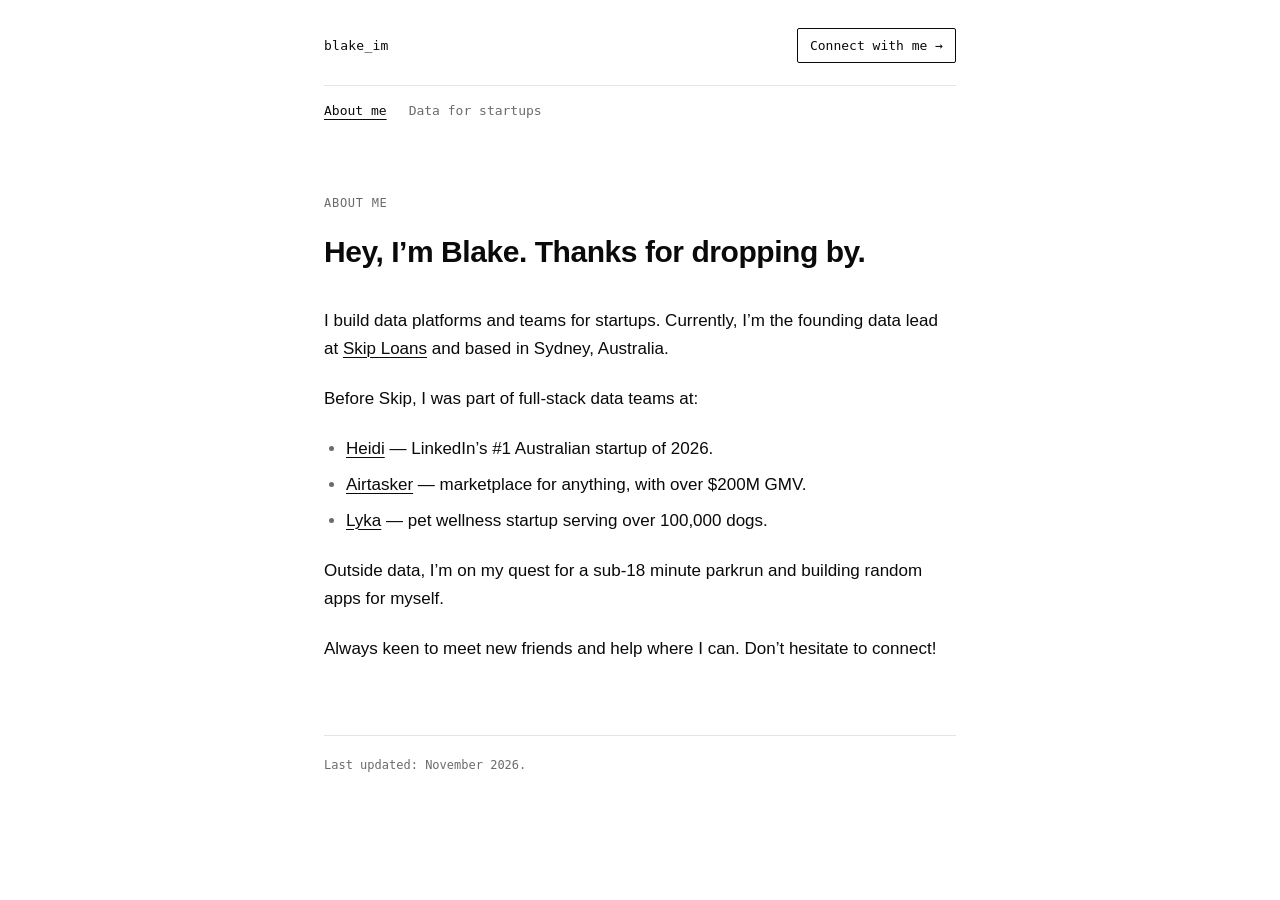
==== index.html @ 57c79f04 "Add the personal site: two static pages A static personal website with no build step, no dependencie" ====
<!doctype html>
<!--
  Static page, no build step and no scripts.
  The copy lives in <main> below — edit the text, save, refresh.
  Design lives in styles.css, shared with startups.html.
-->
<html lang="en">
<head>
<meta charset="utf-8">
<meta name="viewport" content="width=device-width, initial-scale=1">
<title>Blake Im</title>
<meta name="description" content="Blake Im — founding data lead at Skip Loans, Sydney. Data platforms and teams for startups.">
<link rel="icon" href="data:image/svg+xml,<svg xmlns='http://www.w3.org/2000/svg' viewBox='0 0 16 16'><text y='13' font-size='14'>◼</text></svg>">
<link rel="stylesheet" href="styles.css">
</head>
<body>
<div class="page">

  <header>
    <div class="bar">
      <a class="wordmark" href="index.html">blake_im</a>
      <a class="connect" href="https://www.linkedin.com/in/blake-im/" target="_blank" rel="noopener">Connect with me &rarr;</a>
    </div>
    <nav>
      <a href="index.html" aria-current="page">About me</a>
      <a href="startups.html">Data for startups</a>
    </nav>
  </header>

  <main>
    <p class="eyebrow">About me</p>

    <h1>Hey, I&rsquo;m Blake. Thanks for dropping by.</h1>

    <p>
      I build data platforms and teams for startups. Currently, I&rsquo;m the founding
      data lead at <a href="https://skiploans.com.au" target="_blank" rel="noopener">Skip Loans</a>
      and based in Sydney, Australia.
    </p>

    <p>Before Skip, I was part of full-stack data teams at:</p>

    <ul>
      <li><a href="https://heidihealth.com" target="_blank" rel="noopener">Heidi</a> &mdash; LinkedIn&rsquo;s #1 Australian startup of 2026.</li>
      <li><a href="https://airtasker.com" target="_blank" rel="noopener">Airtasker</a> &mdash; marketplace for anything, with over $200M GMV.</li>
      <li><a href="https://lyka.com.au" target="_blank" rel="noopener">Lyka</a> &mdash; pet wellness startup serving over 100,000 dogs.</li>
    </ul>

    <p>Outside data, I&rsquo;m on my quest for a sub-18 minute parkrun and building random apps for myself.</p>

    <p>Always keen to meet new friends and help where I can. Don&rsquo;t hesitate to connect!</p>

    <footer>Last updated: November 2026.</footer>
  </main>

</div>
</body>
</html>
---- styles.css ----
/*
  Shared by index.html and startups.html.
  Colours are tokens on :root, with the dark-mode set right underneath.
*/

:root {
  --bg: #ffffff;
  --text: #0a0a0a;
  --dim: #6b6b6b;
  --rule: #e4e4e4;
  --sans: -apple-system, BlinkMacSystemFont, "Segoe UI", Inter, Roboto, Helvetica, Arial, sans-serif;
  --mono: ui-monospace, SFMono-Regular, "SF Mono", "Cascadia Mono", Menlo, Consolas, monospace;
}
@media (prefers-color-scheme: dark) {
  :root {
    --bg: #0a0a0a;
    --text: #f4f4f4;
    --dim: #8f8f8f;
    --rule: #242424;
  }
}

* { box-sizing: border-box; }

html { -webkit-text-size-adjust: 100%; }

body {
  margin: 0;
  background: var(--bg);
  color: var(--text);
  font-family: var(--sans);
  font-size: 17px;
  line-height: 1.65;
  -webkit-font-smoothing: antialiased;
}

.page {
  max-width: 680px;
  margin: 0 auto;
  padding: 0 24px 120px;
}

/* ---- header ------------------------------------------------------ */

header { padding: 28px 0 0; }

.bar {
  display: flex;
  align-items: center;
  justify-content: space-between;
  gap: 16px;
}

.wordmark {
  font-family: var(--mono);
  font-size: 13px;
  letter-spacing: 0.02em;
  color: var(--text);
  text-decoration: none;
}

.connect {
  font-family: var(--mono);
  font-size: 13px;
  color: var(--text);
  text-decoration: none;
  border: 1px solid var(--text);
  border-radius: 2px;
  padding: 6px 12px;
  white-space: nowrap;
  transition: background 0.12s ease, color 0.12s ease;
}
.connect:hover,
.connect:focus-visible {
  background: var(--text);
  color: var(--bg);
}

nav {
  display: flex;
  gap: 22px;
  margin-top: 22px;
  padding-top: 14px;
  border-top: 1px solid var(--rule);
}
nav a {
  font-family: var(--mono);
  font-size: 13px;
  color: var(--dim);
  text-decoration: none;
}
nav a:hover { color: var(--text); }
nav a[aria-current="page"] {
  color: var(--text);
  text-decoration: underline;
  text-underline-offset: 4px;
}

/* ---- content ----------------------------------------------------- */

main { padding-top: 72px; }

.eyebrow {
  font-family: var(--mono);
  font-size: 12px;
  letter-spacing: 0.06em;
  text-transform: uppercase;
  color: var(--dim);
  margin: 0 0 18px;
}

h1 {
  font-size: 30px;
  line-height: 1.3;
  font-weight: 600;
  letter-spacing: -0.015em;
  margin: 0 0 36px;
}

h2 {
  font-size: 19px;
  line-height: 1.4;
  font-weight: 600;
  letter-spacing: -0.01em;
  margin: 40px 0 10px;
}

.layer-no {
  display: block;
  font-family: var(--mono);
  font-size: 12px;
  font-weight: 400;
  letter-spacing: 0.06em;
  text-transform: uppercase;
  color: var(--dim);
  margin-bottom: 4px;
}

p { margin: 0 0 22px; }

/* ---- the hierarchy of data needs --------------------------------- */
/* A left-aligned staircase, Layer 1 first: every tier starts at the same
   edge and runs further right as the maturity grows. Rectangles rather
   than trapezoids, so the text stays horizontal and full size on a phone. */

.pyramid {
  margin: 0 0 48px;
  display: flex;
  flex-direction: column;
  align-items: flex-start;
  gap: 8px;
}

.tier {
  display: flex;
  align-items: baseline;
  justify-content: flex-start;
  gap: 12px;
  width: 100%;
  padding: 15px 18px;
  border: 1px solid var(--text);
  font-size: 15px;
  line-height: 1.4;
  text-align: left;
}
.tier-1 { width: 76%; }
.tier-2 { width: 88%; }
.tier-3 { width: 100%; }

.tier-n {
  font-family: var(--mono);
  font-size: 12px;
  letter-spacing: 0.06em;
  text-transform: uppercase;
  color: var(--dim);
  white-space: nowrap;
}

ul, ol {
  margin: 0 0 22px;
  padding-left: 22px;
}
li { margin: 0 0 8px; }
li::marker { color: var(--dim); }

a {
  color: inherit;
  text-decoration: underline;
  text-underline-offset: 3px;
  text-decoration-thickness: 1px;
}
a:hover { text-decoration-thickness: 2px; }

hr {
  border: 0;
  border-top: 1px solid var(--rule);
  margin: 56px 0 36px;
}

footer {
  margin-top: 72px;
  padding-top: 20px;
  border-top: 1px solid var(--rule);
  font-family: var(--mono);
  font-size: 12px;
  color: var(--dim);
}

@media (max-width: 520px) {
  body { font-size: 16px; }
  main { padding-top: 48px; }
  h1 { font-size: 25px; }
  nav { gap: 16px; }
  /* stacking the label over the title, still flush to the left edge */
  .tier { flex-direction: column; align-items: flex-start; gap: 4px; padding: 12px 14px; }
  .tier-1 { width: 86%; }
  .tier-2 { width: 93%; }
}
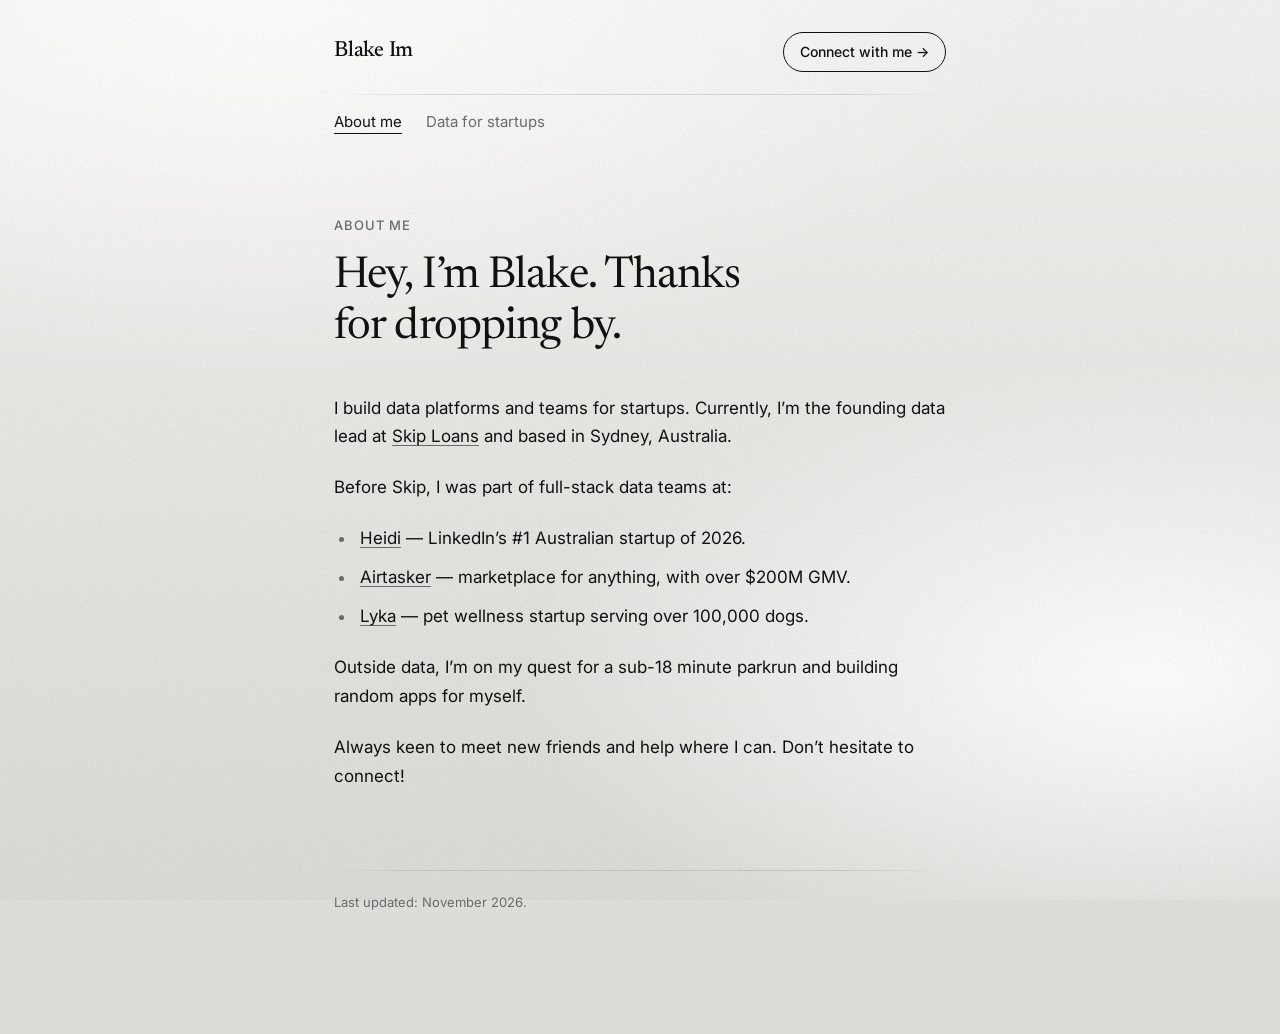
==== commit 238cd7b8: "Restyle: serif headings, Inter body, grainy gradient background Replace the monospace UI font with N" ====
--- a/index.html
+++ b/index.html
@@ -11,6 +11,9 @@
 <title>Blake Im</title>
 <meta name="description" content="Blake Im — founding data lead at Skip Loans, Sydney. Data platforms and teams for startups.">
 <link rel="icon" href="data:image/svg+xml,<svg xmlns='http://www.w3.org/2000/svg' viewBox='0 0 16 16'><text y='13' font-size='14'>◼</text></svg>">
+<link rel="preconnect" href="https://fonts.googleapis.com">
+<link rel="preconnect" href="https://fonts.gstatic.com" crossorigin>
+<link rel="stylesheet" href="https://fonts.googleapis.com/css2?family=Inter:wght@400;500;600&family=Newsreader:ital,opsz,wght@0,6..72,400;0,6..72,500;1,6..72,400&display=swap">
 <link rel="stylesheet" href="styles.css">
 </head>
 <body>
@@ -18,7 +21,7 @@
 
   <header>
     <div class="bar">
-      <a class="wordmark" href="index.html">blake_im</a>
+      <a class="wordmark" href="index.html">Blake Im</a>
       <a class="connect" href="https://www.linkedin.com/in/blake-im/" target="_blank" rel="noopener">Connect with me &rarr;</a>
     </div>
     <nav>
--- a/styles.css
+++ b/styles.css
@@ -1,48 +1,86 @@
 /*
   Shared by index.html and startups.html.
   Colours are tokens on :root, with the dark-mode set right underneath.
+  Black and white only: the texture comes from soft radial fades on <body>
+  and a fixed film-grain layer (an inline SVG noise) on body::before.
 */
 
 :root {
-  --bg: #ffffff;
-  --text: #0a0a0a;
-  --dim: #6b6b6b;
-  --rule: #e4e4e4;
-  --sans: -apple-system, BlinkMacSystemFont, "Segoe UI", Inter, Roboto, Helvetica, Arial, sans-serif;
-  --mono: ui-monospace, SFMono-Regular, "SF Mono", "Cascadia Mono", Menlo, Consolas, monospace;
+  --bg: #f4f3f1;
+  --bg-deep: #dedcd8;
+  --glow: #ffffff;
+  --text: #111111;
+  --dim: #6a6a6a;
+  --rule: rgba(17, 17, 17, 0.12);
+  --tint: rgba(17, 17, 17, 0.045);
+  --grain-opacity: 0.16;
+  --grain-blend: multiply;
+
+  --serif: "Newsreader", "Iowan Old Style", Georgia, "Times New Roman", serif;
+  --sans: "Inter", -apple-system, BlinkMacSystemFont, "Segoe UI", Roboto, Helvetica, Arial, sans-serif;
 }
 @media (prefers-color-scheme: dark) {
   :root {
-    --bg: #0a0a0a;
-    --text: #f4f4f4;
-    --dim: #8f8f8f;
-    --rule: #242424;
+    --bg: #0c0c0c;
+    --bg-deep: #000000;
+    --glow: #262626;
+    --text: #ededed;
+    --dim: #8c8c8c;
+    --rule: rgba(237, 237, 237, 0.13);
+    --tint: rgba(237, 237, 237, 0.05);
+    --grain-opacity: 0.11;
+    --grain-blend: screen;
   }
 }
 
 * { box-sizing: border-box; }
 
-html { -webkit-text-size-adjust: 100%; }
+html {
+  -webkit-text-size-adjust: 100%;
+  background: var(--bg-deep);
+}
 
 body {
+  position: relative;
   margin: 0;
-  background: var(--bg);
+  min-height: 100vh;
   color: var(--text);
   font-family: var(--sans);
   font-size: 17px;
-  line-height: 1.65;
+  line-height: 1.7;
   -webkit-font-smoothing: antialiased;
+  /* a light source top-left, a second softer one lower right, fading to the edges */
+  background:
+    radial-gradient(ellipse 90% 60% at 20% 0%, var(--glow) 0%, transparent 70%),
+    radial-gradient(ellipse 70% 50% at 90% 75%, var(--glow) 0%, transparent 70%),
+    linear-gradient(180deg, var(--bg) 0%, var(--bg-deep) 100%);
+  background-attachment: fixed;
+}
+
+/* film grain */
+body::before {
+  content: "";
+  position: fixed;
+  inset: 0;
+  z-index: 0;
+  pointer-events: none;
+  opacity: var(--grain-opacity);
+  mix-blend-mode: var(--grain-blend);
+  background-image: url("data:image/svg+xml,%3Csvg xmlns='http://www.w3.org/2000/svg' width='220' height='220'%3E%3Cfilter id='n'%3E%3CfeTurbulence type='fractalNoise' baseFrequency='0.85' numOctaves='3' stitchTiles='stitch'/%3E%3CfeColorMatrix values='0 0 0 0 0.5  0 0 0 0 0.5  0 0 0 0 0.5  0 0 0 1.6 -0.3'/%3E%3C/filter%3E%3Crect width='100%25' height='100%25' filter='url(%23n)'/%3E%3C/svg%3E");
+  background-size: 220px 220px;
 }
 
 .page {
-  max-width: 680px;
+  position: relative;
+  z-index: 1;
+  max-width: 660px;
   margin: 0 auto;
   padding: 0 24px 120px;
 }
 
 /* ---- header ------------------------------------------------------ */
 
-header { padding: 28px 0 0; }
+header { padding: 32px 0 0; }
 
 .bar {
   display: flex;
@@ -52,23 +90,24 @@
 }
 
 .wordmark {
-  font-family: var(--mono);
-  font-size: 13px;
-  letter-spacing: 0.02em;
+  font-family: var(--serif);
+  font-size: 22px;
+  font-weight: 500;
+  letter-spacing: -0.01em;
   color: var(--text);
   text-decoration: none;
 }
 
 .connect {
-  font-family: var(--mono);
-  font-size: 13px;
+  font-size: 14px;
+  font-weight: 500;
   color: var(--text);
   text-decoration: none;
   border: 1px solid var(--text);
-  border-radius: 2px;
-  padding: 6px 12px;
+  border-radius: 999px;
+  padding: 7px 16px;
   white-space: nowrap;
-  transition: background 0.12s ease, color 0.12s ease;
+  transition: background 0.15s ease, color 0.15s ease;
 }
 .connect:hover,
 .connect:focus-visible {
@@ -78,73 +117,80 @@
 
 nav {
   display: flex;
-  gap: 22px;
+  gap: 24px;
   margin-top: 22px;
   padding-top: 14px;
-  border-top: 1px solid var(--rule);
+  /* a rule that fades out at both ends */
+  border-top: 1px solid transparent;
+  border-image: linear-gradient(90deg, transparent, var(--rule) 15%, var(--rule) 85%, transparent) 1;
 }
 nav a {
-  font-family: var(--mono);
-  font-size: 13px;
+  font-size: 15px;
   color: var(--dim);
   text-decoration: none;
+  transition: color 0.15s ease;
 }
 nav a:hover { color: var(--text); }
 nav a[aria-current="page"] {
   color: var(--text);
   text-decoration: underline;
-  text-underline-offset: 4px;
+  text-decoration-thickness: 1px;
+  text-underline-offset: 6px;
 }
 
 /* ---- content ----------------------------------------------------- */
 
-main { padding-top: 72px; }
+main { padding-top: 80px; }
 
 .eyebrow {
-  font-family: var(--mono);
-  font-size: 12px;
-  letter-spacing: 0.06em;
+  font-size: 13px;
+  font-weight: 500;
+  letter-spacing: 0.08em;
   text-transform: uppercase;
   color: var(--dim);
-  margin: 0 0 18px;
+  margin: 0 0 16px;
+}
+
+h1, h2 {
+  font-family: var(--serif);
+  font-weight: 400;
+  text-wrap: balance;
 }
 
 h1 {
-  font-size: 30px;
+  font-size: 44px;
+  line-height: 1.15;
+  letter-spacing: -0.02em;
+  margin: 0 0 40px;
+}
+
+h2 {
+  font-size: 26px;
   line-height: 1.3;
-  font-weight: 600;
-  letter-spacing: -0.015em;
-  margin: 0 0 36px;
-}
-
-h2 {
-  font-size: 19px;
-  line-height: 1.4;
-  font-weight: 600;
   letter-spacing: -0.01em;
-  margin: 40px 0 10px;
+  margin: 48px 0 12px;
 }
 
 .layer-no {
   display: block;
-  font-family: var(--mono);
-  font-size: 12px;
-  font-weight: 400;
-  letter-spacing: 0.06em;
+  font-family: var(--sans);
+  font-size: 13px;
+  font-weight: 500;
+  letter-spacing: 0.08em;
   text-transform: uppercase;
   color: var(--dim);
-  margin-bottom: 4px;
+  margin-bottom: 6px;
 }
 
 p { margin: 0 0 22px; }
 
 /* ---- the hierarchy of data needs --------------------------------- */
 /* A left-aligned staircase, Layer 1 first: every tier starts at the same
-   edge and runs further right as the maturity grows. Rectangles rather
-   than trapezoids, so the text stays horizontal and full size on a phone. */
+   edge and runs further right as the maturity grows. All tiers share the
+   same border and fade, so only the width changes. */
 
 .pyramid {
-  margin: 0 0 48px;
+  margin: 0 0 56px;
   display: flex;
   flex-direction: column;
   align-items: flex-start;
@@ -155,22 +201,24 @@
   display: flex;
   align-items: baseline;
   justify-content: flex-start;
-  gap: 12px;
+  gap: 14px;
   width: 100%;
-  padding: 15px 18px;
-  border: 1px solid var(--text);
-  font-size: 15px;
+  padding: 16px 20px;
+  border: 1px solid var(--rule);
+  border-radius: 6px;
+  font-size: 16px;
   line-height: 1.4;
   text-align: left;
+  background: linear-gradient(90deg, var(--tint), transparent);
 }
 .tier-1 { width: 76%; }
 .tier-2 { width: 88%; }
 .tier-3 { width: 100%; }
 
 .tier-n {
-  font-family: var(--mono);
   font-size: 12px;
-  letter-spacing: 0.06em;
+  font-weight: 500;
+  letter-spacing: 0.08em;
   text-transform: uppercase;
   color: var(--dim);
   white-space: nowrap;
@@ -180,39 +228,43 @@
   margin: 0 0 22px;
   padding-left: 22px;
 }
-li { margin: 0 0 8px; }
+li { margin: 0 0 10px; padding-left: 4px; }
 li::marker { color: var(--dim); }
 
 a {
   color: inherit;
   text-decoration: underline;
+  text-decoration-color: var(--dim);
   text-underline-offset: 3px;
   text-decoration-thickness: 1px;
-}
-a:hover { text-decoration-thickness: 2px; }
+  transition: text-decoration-color 0.15s ease;
+}
+a:hover { text-decoration-color: var(--text); }
 
 hr {
   border: 0;
-  border-top: 1px solid var(--rule);
-  margin: 56px 0 36px;
+  height: 1px;
+  background: linear-gradient(90deg, transparent, var(--rule) 20%, var(--rule) 80%, transparent);
+  margin: 64px 0 40px;
 }
 
 footer {
-  margin-top: 72px;
+  margin-top: 80px;
   padding-top: 20px;
-  border-top: 1px solid var(--rule);
-  font-family: var(--mono);
-  font-size: 12px;
+  border-top: 1px solid transparent;
+  border-image: linear-gradient(90deg, transparent, var(--rule) 15%, var(--rule) 85%, transparent) 1;
+  font-size: 13px;
   color: var(--dim);
 }
 
 @media (max-width: 520px) {
   body { font-size: 16px; }
-  main { padding-top: 48px; }
-  h1 { font-size: 25px; }
-  nav { gap: 16px; }
+  main { padding-top: 56px; }
+  h1 { font-size: 34px; }
+  h2 { font-size: 23px; }
+  nav { gap: 18px; }
   /* stacking the label over the title, still flush to the left edge */
-  .tier { flex-direction: column; align-items: flex-start; gap: 4px; padding: 12px 14px; }
+  .tier { flex-direction: column; align-items: flex-start; gap: 4px; padding: 13px 15px; }
   .tier-1 { width: 86%; }
   .tier-2 { width: 93%; }
 }
